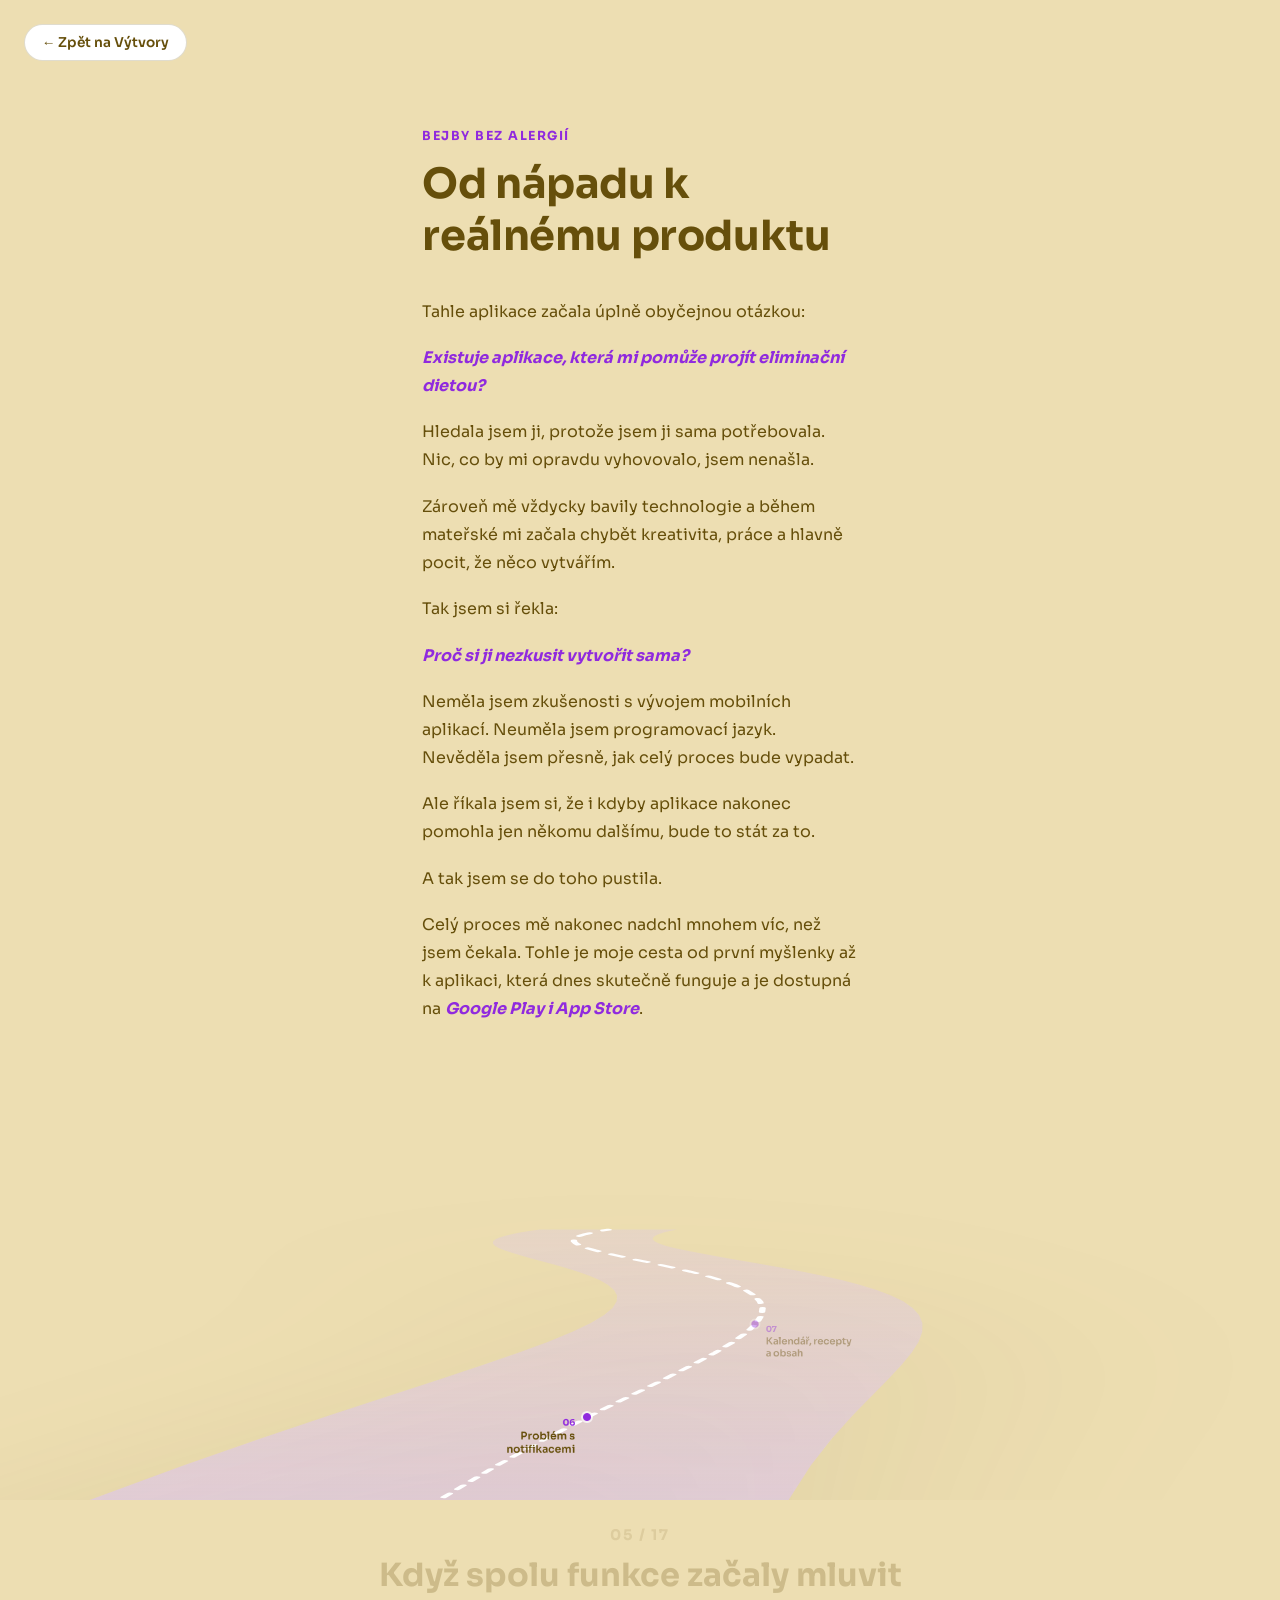
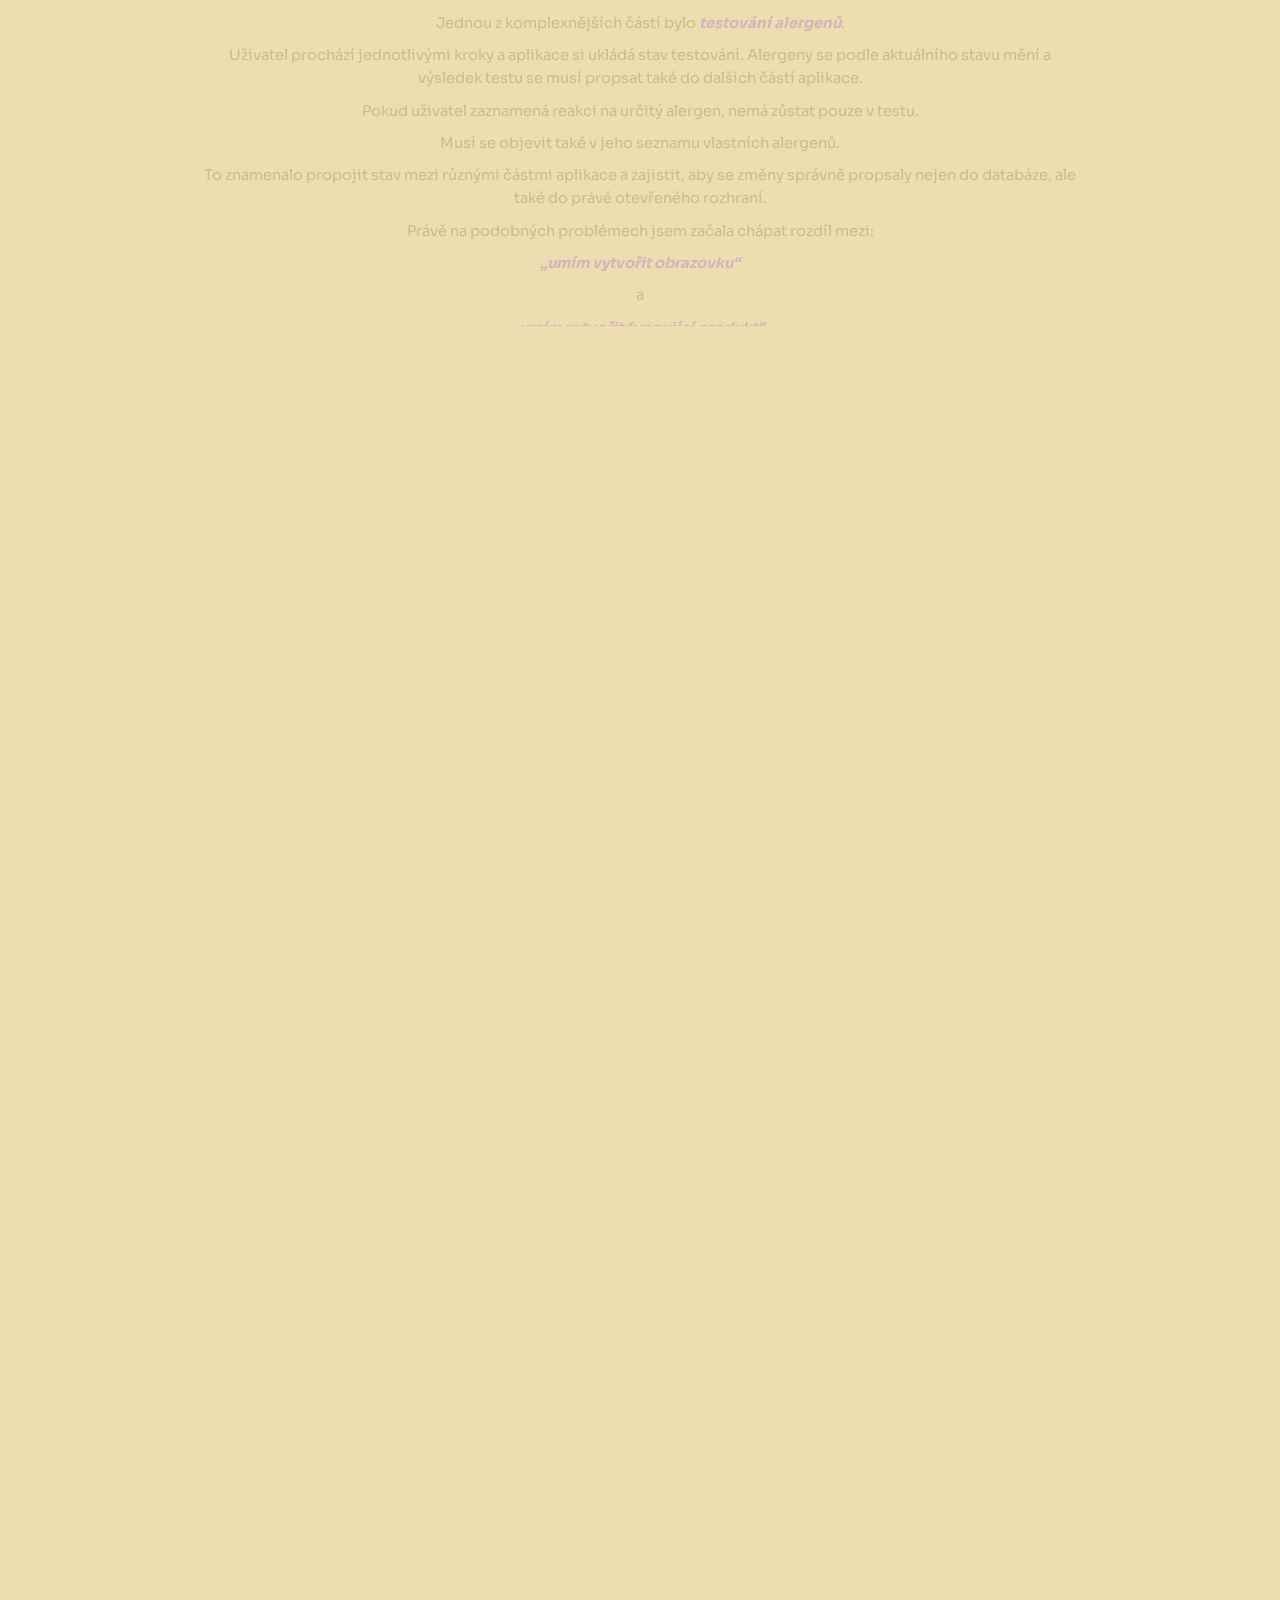
==== story.html @ e91e2057 "Add scroll-driven case study page for Bejby bez alergií Adds story.html: a dedicated page telling th" ====
<!DOCTYPE html>
<html lang="cs">
<head>
  <meta charset="UTF-8">
  <meta name="viewport" content="width=device-width, initial-scale=1.0">
  <title>Bejby bez alergií — moje cesta</title>
  <link rel="preconnect" href="https://fonts.googleapis.com">
  <link rel="preconnect" href="https://fonts.gstatic.com" crossorigin>
  <link href="https://fonts.googleapis.com/css2?family=Sora:wght@400;500;600;700;800&display=swap" rel="stylesheet">
  <link rel="stylesheet" href="css/style.css">
  <link rel="stylesheet" href="css/story.css">
</head>
<body class="story-page">

  <a href="index.html#work" class="story-back">← Zpět na Výtvory</a>

  <header class="story-hero">
    <p class="story-eyebrow">Bejby bez alergií</p>
    <h1>Od nápadu k reálnému produktu</h1>
    <div class="story-intro">
      <p>Tahle aplikace začala úplně obyčejnou otázkou:</p>
      <p><em>Existuje aplikace, která mi pomůže projít eliminační dietou?</em></p>
      <p>Hledala jsem ji, protože jsem ji sama potřebovala. Nic, co by mi opravdu vyhovovalo, jsem nenašla.</p>
      <p>Zároveň mě vždycky bavily technologie a během mateřské mi začala chybět kreativita, práce a hlavně pocit, že něco vytvářím.</p>
      <p>Tak jsem si řekla:</p>
      <p><em>Proč si ji nezkusit vytvořit sama?</em></p>
      <p>Neměla jsem zkušenosti s vývojem mobilních aplikací. Neuměla jsem programovací jazyk. Nevěděla jsem přesně, jak celý proces bude vypadat.</p>
      <p>Ale říkala jsem si, že i kdyby aplikace nakonec pomohla jen někomu dalšímu, bude to stát za to.</p>
      <p>A tak jsem se do toho pustila.</p>
      <p>Celý proces mě nakonec nadchl mnohem víc, než jsem čekala. Tohle je moje cesta od první myšlenky až k aplikaci, která dnes skutečně funguje a je dostupná na <em>Google Play i App Store</em>.</p>
    </div>
  </header>

  <section class="story-road-wrap" id="storyRoadWrap">
    <div class="road-visual">
      <svg class="story-road-svg" id="roadSvg" viewBox="0 0 100 100" preserveAspectRatio="none">
        <defs>
          <linearGradient id="roadFill" x1="0" y1="0" x2="0" y2="1">
            <stop offset="0%" stop-color="#DDC5F0" stop-opacity="0.3" />
            <stop offset="35%" stop-color="#DDC5F0" stop-opacity="0.85" />
            <stop offset="100%" stop-color="#CBA8E8" stop-opacity="1" />
          </linearGradient>
        </defs>
        <path id="roadRibbon" fill="url(#roadFill)" />
        <path id="roadCenterline" fill="none" />
      </svg>

      <div class="road-markers" id="roadMarkers"></div>
    </div>

    <div class="story-content-panel">
      <div class="story-text" id="storyText">
        <p class="story-progress" id="storyProgress">01 / 17</p>
        <h2 class="story-heading" id="storyHeading"></h2>
        <div class="story-body-viewport" id="storyBodyViewport">
          <div id="storyBody"></div>
        </div>
      </div>
    </div>
  </section>

  <section class="story-reflection">
    <div class="story-reflection-block">
      <h2>Co jsem se naučila</h2>
      <p>Největší změna se během projektu podle mě nestala v UI.</p>
      <p>Stala se v mém způsobu přemýšlení.</p>
      <p>Naučila jsem se, že někdy je nejlepší produktové rozhodnutí funkci odstranit.</p>
      <p>Naučila jsem se přemýšlet nad stavem aplikace, daty a jejich návaznostmi.</p>
      <p>A díky tomu, že jsem zároveň navrhovala i programovala, jsem získala možnost vidět produkt z obou stran.</p>
      <p>Návrh pro mě není pouze vizuální výstup.</p>
      <p>Je to způsob, jak definovat, <em>co má produkt dělat, proč to má dělat a jak jednotlivé části spolupracují</em>.</p>
    </div>

    <div class="story-reflection-block">
      <h2>Co bude dál?</h2>
      <p>Bejby bez alergií pro mě stále není hotový projekt.</p>
      <p>Aktuálně se soustředím především na získávání uživatelů, sběr feedbacku, analytiku a další iterace produktu.</p>
      <p>A také na marketing.</p>
      <p>Upřímně, marketing není část projektu, která mě baví nejvíc.</p>
      <p>Ale pokud chci zjistit, jestli má produkt skutečnou hodnotu pro větší množství lidí, musím se naučit pracovat i s touto částí produktu.</p>
      <p>Do budoucna vidím několik směrů.</p>
      <p><em>Větší individualizace</em> — čím více se problematice věnuji, tím více si všímám rozdílů v přístupech mezi jednotlivými zeměmi. Chci proto postupně vytvořit ještě individuálnější programy, které budou lépe reagovat nejen na data uživatele, ale také na jeho konkrétní situaci a prostředí.</p>
      <p><em>Chytřejší nakupování</em> — jedním z nápadů je propojit recepty přímo s nákupem, například s online obchody typu Rohlík a jejich zahraničními alternativami.</p>
      <p><em>Chytřejší produkt</em> — další rozvoj AI, práce s uživatelskými daty a personalizace mohou z aplikace postupně vytvořit ještě užitečnějšího průvodce celým procesem.</p>
      <p>Ale další funkce nechci přidávat jen proto, aby aplikace byla větší.</p>
      <p>Chci pokračovat v principu, ke kterému jsem se během projektu postupně dopracovala:</p>
      <p><em>méně mentální zátěže, lepší rozhodování a produkt, který reaguje na skutečnou situaci člověka.</em></p>
    </div>
  </section>

  <script src="js/story-data.js"></script>
  <script src="js/story.js"></script>
</body>
</html>
---- css/style.css ----
:root {
  --brown: #664F0B;
  --cream: #EDDEB2;
  --lilac: #DDC5F0;
  --purple: #902ADE;
  --purple-dark: #5E1B90;
}

* {
  box-sizing: border-box;
}

html, body {
  margin: 0;
  padding: 0;
}

body {
  font-family: 'Sora', sans-serif;
  color: var(--brown);
  background: var(--lilac);
}

section {
  background: var(--section-bg, var(--lilac));
}

/* ---------- Scroll progress ---------- */

.scroll-progress {
  position: fixed;
  top: 0;
  left: 0;
  width: 0%;
  height: 3px;
  background: var(--purple);
  z-index: 1000;
  pointer-events: none;
}

/* ---------- Hero ---------- */

.hero {
  position: relative;
  min-height: 100vh;
  display: flex;
  align-items: center;
  justify-content: center;
  padding: 6rem clamp(1.5rem, 6vw, 6rem);
}

.hero::after {
  content: '';
  position: absolute;
  left: 0;
  right: 0;
  top: var(--hero-line-y, 70%);
  height: 2px;
  background: var(--cream);
  pointer-events: none;
}

.hero-inner {
  position: relative;
  display: flex;
  align-items: stretch;
  justify-content: center;
  gap: clamp(2rem, 6vw, 6rem);
  width: 100%;
}

.hero-photo {
  position: relative;
  flex: 0 0 auto;
  width: clamp(154px, 19.6vw, 266px);
  aspect-ratio: 1125 / 1846;
}

.hero-photo::before {
  content: '';
  position: absolute;
  background: var(--cream);
  pointer-events: none;
  bottom: 0;
  right: 0;
  width: 2px;
  height: 150vh;
}

.hero-photo canvas {
  width: 100%;
  height: 100%;
  display: block;
  cursor: none;
  touch-action: none;
}

.scratch-hint {
  position: absolute;
  top: 50%;
  left: 50%;
  transform: translate(-50%, -50%);
  margin: 0;
  color: var(--purple-dark);
  font-size: 0.85rem;
  font-weight: 600;
  text-align: center;
  white-space: nowrap;
  pointer-events: none;
  animation: hint-pulse 1.8s ease-in-out infinite;
  transition: opacity 0.4s ease;
}

.scratch-hint.hidden {
  opacity: 0;
  animation: none;
}

@keyframes hint-pulse {
  0%, 100% { opacity: 0.55; }
  50% { opacity: 1; }
}

.hero-text {
  flex: 1 1 480px;
  max-width: 640px;
  display: flex;
  flex-direction: column;
  align-items: flex-start;
  justify-content: space-between;
}

.hero-name {
  font-size: clamp(2.25rem, 4vw, 3.25rem);
  font-weight: 700;
  margin: 0;
  line-height: 1.1;
}

.hero-line {
  font-size: clamp(1.1rem, 2vw, 1.4rem);
  font-weight: 400;
  margin: 0.75rem 0 0;
  min-height: 2.4em;
  opacity: 1;
  transition: opacity 0.4s ease;
}

.hero-line.fade {
  opacity: 0;
}

.hero-buttons {
  display: flex;
  gap: 1rem;
  margin-top: 2.5rem;
  margin-bottom: 1rem;
}

.btn {
  font-family: inherit;
  font-size: 1rem;
  font-weight: 600;
  text-decoration: none;
  padding: 0.85rem 1.75rem;
  border-radius: 999px;
  border: 2px solid var(--brown);
  color: var(--brown);
  transition: background 0.25s ease, color 0.25s ease, border-color 0.25s ease;
}

.btn-primary {
  background: var(--brown);
  color: var(--lilac);
}

.btn-primary:hover {
  background: var(--purple);
  border-color: var(--purple);
  color: #fff;
}

.btn-secondary {
  background: transparent;
}

.btn-secondary:hover {
  border-color: var(--purple);
  color: var(--purple);
}

/* ---------- Work ---------- */

.work {
  background: var(--lilac);
}

.work-band {
  background: var(--cream);
  padding: 3.5rem clamp(1.5rem, 6vw, 6rem);
  clip-path: inset(0 100% 0 0);
  transition: clip-path 1.6s cubic-bezier(0.65, 0, 0.35, 1);
}

.work.in-view .work-band {
  clip-path: inset(0 0 0 0);
}

.work-title {
  margin: 0;
  text-align: center;
  font-size: clamp(2rem, 4vw, 3rem);
  font-weight: 700;
  clip-path: inset(0 100% 0 0);
  transition: clip-path 1.6s cubic-bezier(0.65, 0, 0.35, 1) 0.5s;
}

.work.in-view .work-title {
  clip-path: inset(0 0 0 0);
}

.work-content {
  padding: 2rem 0 4rem;
}

/* ---------- Projects ---------- */

.project {
  display: flex;
  align-items: center;
  justify-content: center;
  gap: clamp(2.5rem, 6vw, 6rem);
  padding: 5rem clamp(1.5rem, 6vw, 6rem);
}

.project[data-side="right"] {
  flex-direction: row-reverse;
}

.project-media {
  flex: 0 0 auto;
  display: flex;
  justify-content: center;
  opacity: 0;
  transform: translateY(60px);
  transition: transform 0.9s cubic-bezier(0.2, 0.8, 0.2, 1), opacity 0.9s ease;
}

.project.media-in .project-media {
  opacity: 1;
  transform: translateY(0);
}

.project-text {
  flex: 1 1 480px;
  max-width: 560px;
  opacity: 0;
  transition: transform 0.9s cubic-bezier(0.2, 0.8, 0.2, 1), opacity 0.9s ease;
}

.project[data-side="left"] .project-text {
  transform: translateX(70px);
}

.project[data-side="right"] .project-text {
  transform: translateX(-70px);
}

.project.text-in .project-text {
  opacity: 1;
  transform: translateX(0);
}

.project-num {
  color: var(--purple);
}

.project-title {
  margin: 0 0 0.5rem;
  font-size: clamp(1.4rem, 2.4vw, 1.9rem);
  font-weight: 700;
}

.project-category {
  margin: 0 0 1.25rem;
  font-size: 0.9rem;
  font-weight: 600;
  letter-spacing: 0.02em;
  text-transform: uppercase;
  opacity: 0.75;
}

.project-tagline {
  margin: 0 0 0.75rem;
  font-size: 1.1rem;
  font-weight: 700;
}

.project-desc {
  margin: 0 0 1.5rem;
  line-height: 1.55;
}

.project-meta {
  margin: 0 0 0.5rem;
  font-size: 0.92rem;
  line-height: 1.5;
}

.project-stat {
  display: inline-block;
  margin: 1rem 0 0;
  padding: 0.4rem 0.9rem;
  border-radius: 999px;
  background: var(--brown);
  color: var(--lilac);
  font-size: 0.85rem;
  font-weight: 600;
}

.project-link {
  display: inline-block;
  margin-top: 1.5rem;
  color: var(--purple);
  font-weight: 700;
  text-decoration: none;
}

.project-link:hover {
  text-decoration: underline;
}

/* ---------- Device mockups ---------- */

.device {
  background: var(--brown);
}

.device-screen {
  height: 100%;
  width: 100%;
  display: flex;
  align-items: center;
  justify-content: center;
  background: var(--lilac);
  overflow: hidden;
}

.video-placeholder {
  margin: 0;
  padding: 0 1rem;
  text-align: center;
  font-size: 0.85rem;
  font-weight: 600;
  color: var(--purple);
}

.device-video {
  width: 100%;
  height: 100%;
  object-fit: cover;
  display: block;
}

.device-phone {
  width: clamp(160px, 20vw, 220px);
  aspect-ratio: 9 / 19.5;
  padding: 0.6rem;
  border-radius: 2rem;
}

.device-phone .device-screen {
  border-radius: 1.4rem;
}

.device-laptop {
  width: clamp(260px, 34vw, 460px);
  aspect-ratio: 16 / 10;
  padding: 0.6rem;
  border-radius: 0.6rem;
  position: relative;
}

.device-laptop .device-screen {
  border-radius: 0.25rem;
}

.device-laptop::after {
  content: '';
  position: absolute;
  left: 50%;
  bottom: -0.85rem;
  transform: translateX(-50%);
  width: 30%;
  height: 0.85rem;
  background: var(--brown);
  border-radius: 0 0 0.4rem 0.4rem;
}

/* ---------- About ---------- */

.about {
  background: var(--cream);
}

.about-inner {
  display: grid;
  grid-template-columns: minmax(0, 1fr) auto;
  grid-template-rows: auto auto;
  align-items: start;
  column-gap: clamp(2rem, 5vw, 5rem);
  padding: 6rem clamp(1.5rem, 6vw, 6rem);
}

.about-lead {
  grid-column: 1;
  grid-row: 1;
}

.about-rest {
  grid-column: 1;
  grid-row: 2;
}

.about-text {
  max-width: 640px;
}

.about-title {
  margin: 0 0 1.5rem;
  font-size: clamp(1.8rem, 3vw, 2.4rem);
  font-weight: 700;
}

.about-text p {
  margin: 0 0 1.25rem;
  line-height: 1.65;
}

.about-rest p:last-child {
  margin-bottom: 0;
}

.about-text em {
  font-style: italic;
  font-weight: 600;
  color: var(--purple);
}

.about-media {
  grid-column: 2;
  grid-row: 1 / 3;
  width: clamp(200px, 26vw, 320px);
  aspect-ratio: 979 / 1606;
  position: sticky;
  top: 6rem;
}

.about-draw-svg {
  width: 100%;
  height: 100%;
  color: var(--brown);
  overflow: visible;
}

.about-draw-svg path {
  fill: none;
}

.about-title.typing::after,
.about-text p.typing::after {
  content: '';
  display: inline-block;
  width: 0.09em;
  height: 1em;
  margin-left: 0.1em;
  background: var(--purple);
  vertical-align: -0.1em;
  animation: caret-blink 0.85s steps(1) infinite;
}

@keyframes caret-blink {
  0%, 49% { opacity: 1; }
  50%, 100% { opacity: 0; }
}

/* ---------- Footer ---------- */

.back-to-top-wrap {
  background: var(--lilac);
  padding: 3.5rem 0;
  display: flex;
  justify-content: center;
}

.back-to-top {
  width: 56px;
  height: 56px;
  border-radius: 50%;
  border: none;
  background: var(--purple);
  color: #fff;
  display: flex;
  align-items: center;
  justify-content: center;
  cursor: pointer;
  transition: background 0.25s ease, transform 0.25s ease;
}

.back-to-top:hover {
  background: var(--purple-dark);
  transform: translateY(-4px);
}

/* ---------- Responsive ---------- */

@media (max-width: 800px) {
  .hero-inner {
    flex-direction: column;
    align-items: flex-start;
    text-align: left;
  }

  .hero-photo {
    width: min(70vw, 320px);
    align-self: center;
  }

  .hero-text {
    flex: none;
    justify-content: flex-start;
  }

  .project,
  .project[data-side="right"] {
    flex-direction: column;
    text-align: left;
  }

  .project[data-side="left"] .project-text,
  .project[data-side="right"] .project-text {
    transform: translateY(40px);
  }

  .about-inner {
    display: flex;
    flex-direction: column;
  }

  .about-media {
    position: static;
    width: min(55vw, 260px);
    align-self: center;
    margin: 1.5rem auto;
    order: 2;
  }

  .about-lead {
    order: 1;
  }

  .about-rest {
    order: 3;
  }
}
---- css/story.css ----
.story-page {
  background: var(--cream);
}

.story-back {
  position: fixed;
  top: 1.5rem;
  left: 1.5rem;
  z-index: 20;
  font-family: 'Sora', sans-serif;
  font-size: 0.85rem;
  font-weight: 600;
  color: var(--brown);
  text-decoration: none;
  background: #fff;
  border: 1px solid rgba(102, 79, 11, 0.2);
  padding: 0.55rem 1.05rem;
  border-radius: 999px;
}

.story-back:hover {
  color: var(--purple);
  border-color: var(--purple);
}

.story-hero {
  padding: 8rem clamp(1.5rem, 8vw, 8rem) 5rem;
  max-width: 640px;
  margin: 0 auto;
}

.story-eyebrow {
  margin: 0 0 0.85rem;
  font-size: 0.78rem;
  font-weight: 700;
  letter-spacing: 0.12em;
  text-transform: uppercase;
  color: var(--purple);
}

.story-hero h1 {
  margin: 0 0 2.25rem;
  font-size: clamp(1.9rem, 3.6vw, 2.6rem);
  font-weight: 700;
  color: var(--brown);
  letter-spacing: -0.01em;
}

.story-intro p {
  margin: 0 0 1.15rem;
  line-height: 1.75;
  color: var(--brown);
}

.story-intro em,
.story-text em,
.story-reflection-block em {
  font-style: italic;
  font-weight: 700;
  color: var(--purple);
}

/* ---------- Road / scroll stage ---------- */

.story-road-wrap {
  position: relative;
  height: calc(24 * 100vh);
  background: var(--cream);
}

.road-visual {
  position: sticky;
  top: 0;
  height: 42vh;
  overflow: hidden;
  background: var(--cream);
}

.story-content-panel {
  position: sticky;
  top: 50vh;
  height: 50vh;
  display: flex;
  align-items: center;
  justify-content: center;
  overflow: hidden;
  background: var(--cream);
}

.story-road-svg {
  position: absolute;
  inset: 0;
  width: 100%;
  height: 100%;
}

#roadRibbon {
  filter: drop-shadow(0 0.6vh 1.4vh rgba(102, 79, 11, 0.16));
}

#roadCenterline {
  stroke: #ffffff;
  stroke-linecap: round;
}

.road-markers {
  position: absolute;
  inset: 0;
  pointer-events: none;
}

.road-marker {
  position: absolute;
  top: 0;
  left: 0;
  will-change: transform, opacity;
}

.road-marker .marker-dot {
  position: absolute;
  top: 0;
  left: 0;
  width: 0.7rem;
  height: 0.7rem;
  margin: -0.35rem 0 0 -0.35rem;
  border-radius: 50%;
  background: var(--purple);
  box-shadow: 0 0 0 3px rgba(255, 255, 255, 0.7);
}

.road-marker .marker-label {
  position: absolute;
  top: 0;
  width: 9rem;
  text-align: left;
}

.road-marker.side-right .marker-label {
  left: 1.1rem;
  text-align: left;
}

.road-marker.side-left .marker-label {
  right: 1.1rem;
  left: auto;
  text-align: right;
}

.road-marker .marker-num {
  display: block;
  font-size: 0.85rem;
  font-weight: 700;
  color: var(--purple);
  margin-bottom: 0.1rem;
}

.road-marker .marker-title {
  display: block;
  font-size: 1rem;
  font-weight: 600;
  color: var(--brown);
  line-height: 1.25;
}

.story-progress {
  flex: none;
  margin: 0 0 0.85rem;
  font-size: 0.72rem;
  font-weight: 700;
  letter-spacing: 0.12em;
  color: var(--brown);
  opacity: 0.5;
}

.story-heading {
  flex: none;
  margin: 0 0 1.1rem;
  font-size: clamp(1.5rem, 2.6vw, 2rem);
  font-weight: 700;
  color: var(--brown);
  line-height: 1.2;
}

.story-text {
  position: relative;
  z-index: 2;
  max-width: 920px;
  width: min(90vw, 920px);
  height: 100%;
  display: flex;
  flex-direction: column;
  overflow: hidden;
  text-align: center;
  padding: 1.5rem 1.5rem;
  transition: opacity 0.2s linear;
}

.story-body-viewport {
  position: relative;
  width: 100%;
  flex: 1 1 auto;
  min-height: 0;
  overflow: hidden;
}

#storyBody {
  will-change: transform;
}

.story-text p {
  margin: 0 0 0.6rem;
  line-height: 1.55;
  color: var(--brown);
  font-size: 0.92rem;
}

.story-text ul {
  margin: 0 0 0.6rem;
  padding-left: 1.25rem;
  text-align: left;
  display: inline-block;
}

.story-text li {
  margin-bottom: 0.25rem;
  line-height: 1.5;
  color: var(--brown);
  font-size: 0.92rem;
}

.story-text code {
  font-family: 'SFMono-Regular', Consolas, monospace;
  background: rgba(102, 79, 11, 0.1);
  padding: 0.1rem 0.4rem;
  border-radius: 0.3rem;
  font-size: 0.9em;
}

/* ---------- Reflection (outside the road) ---------- */

.story-reflection {
  background: var(--cream);
  padding: 6rem clamp(1.5rem, 8vw, 8rem) 7rem;
  max-width: 640px;
  margin: 0 auto;
  border-top: 1px solid rgba(102, 79, 11, 0.15);
}

.story-reflection-block {
  text-align: center;
  margin-bottom: 4rem;
}

.story-reflection-block:last-child {
  margin-bottom: 0;
}

.story-reflection-block h2 {
  margin: 0 0 1.75rem;
  font-size: clamp(1.5rem, 2.8vw, 2rem);
  font-weight: 700;
  color: var(--brown);
}

.story-reflection-block p {
  margin: 0 0 1.1rem;
  line-height: 1.75;
  color: var(--brown);
  text-align: left;
}


@media (max-width: 700px) {
  .story-back {
    top: 1rem;
    left: 1rem;
    font-size: 0.78rem;
    padding: 0.5rem 0.9rem;
  }

  .road-marker .marker-label {
    width: 7rem;
  }

  .road-marker .marker-title {
    font-size: 0.85rem;
  }

  .road-visual {
    height: 36vh;
  }

  .story-content-panel {
    top: 42vh;
    height: 58vh;
  }

  .story-heading {
    margin-bottom: 0.9rem;
  }

  .story-text {
    padding: 1.25rem 1.25rem;
  }

  .story-text p,
  .story-text li {
    font-size: 0.88rem;
    margin-bottom: 0.5rem;
  }
}
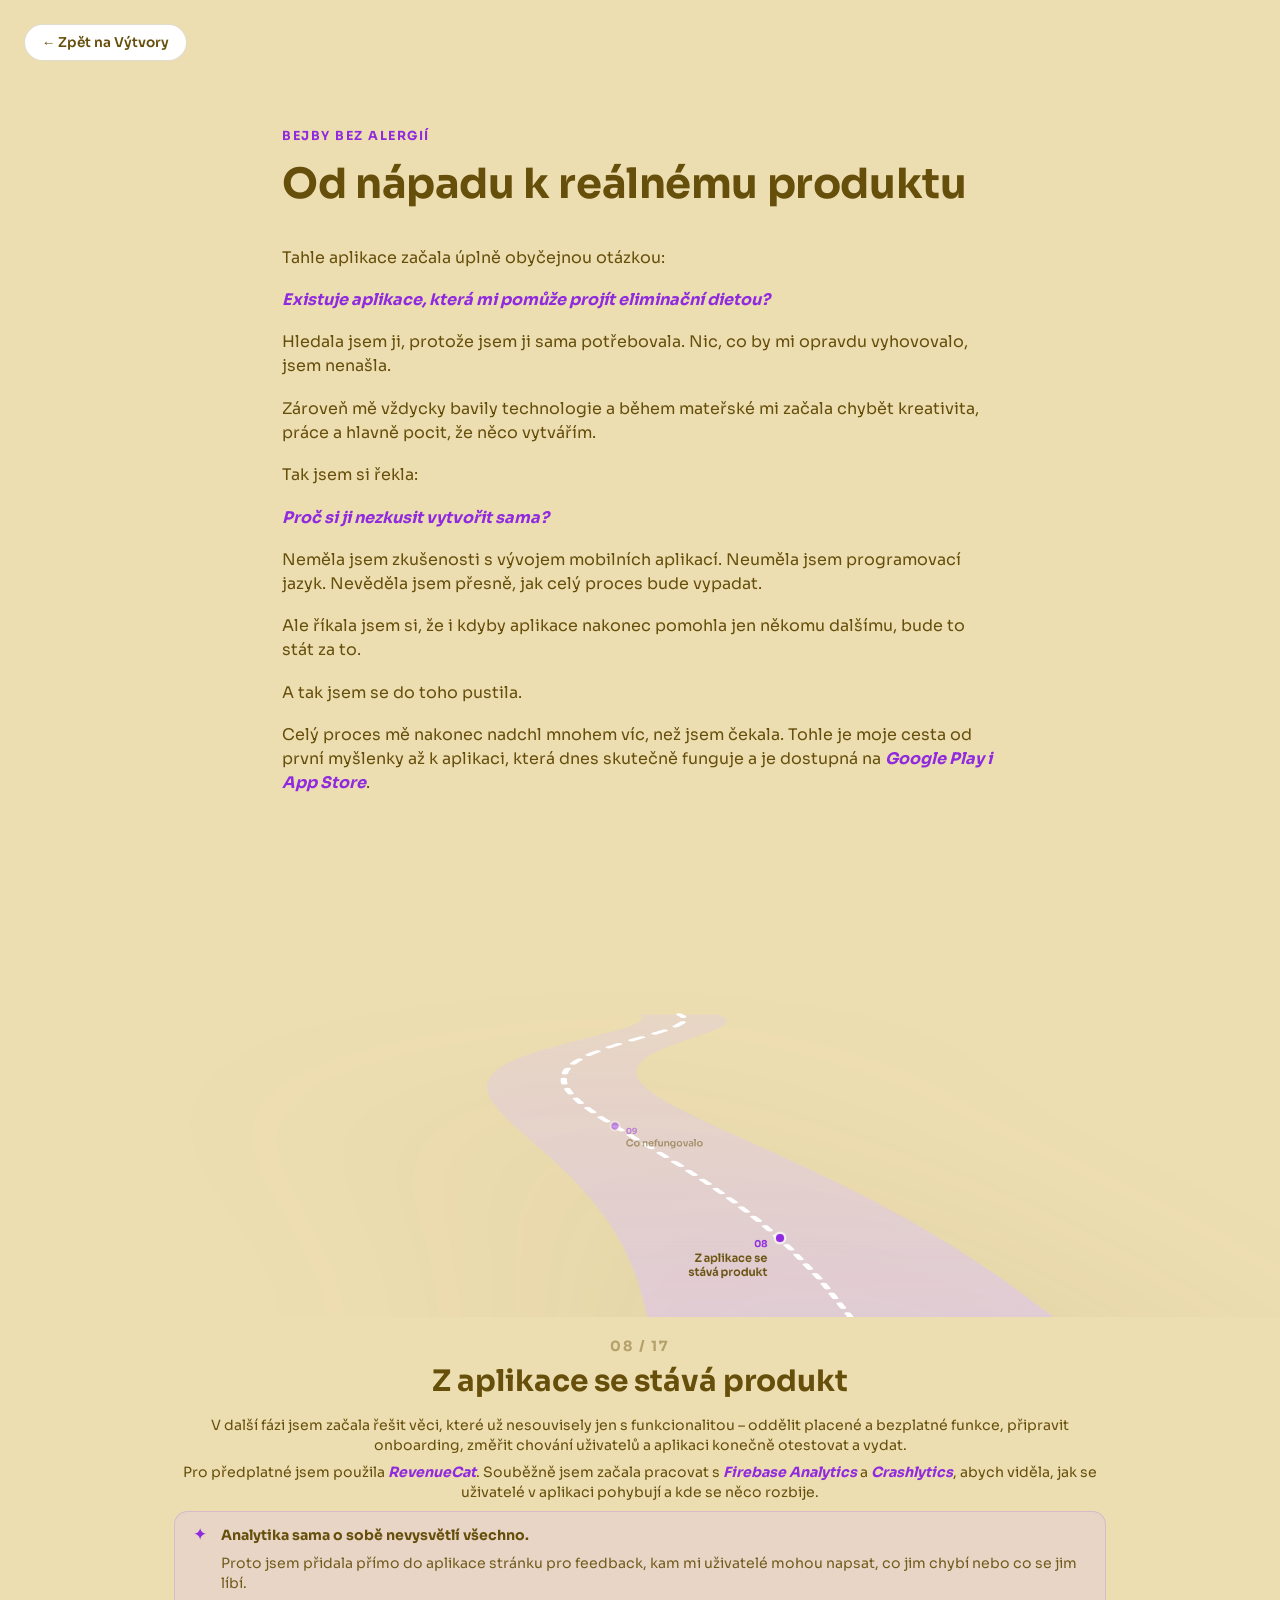
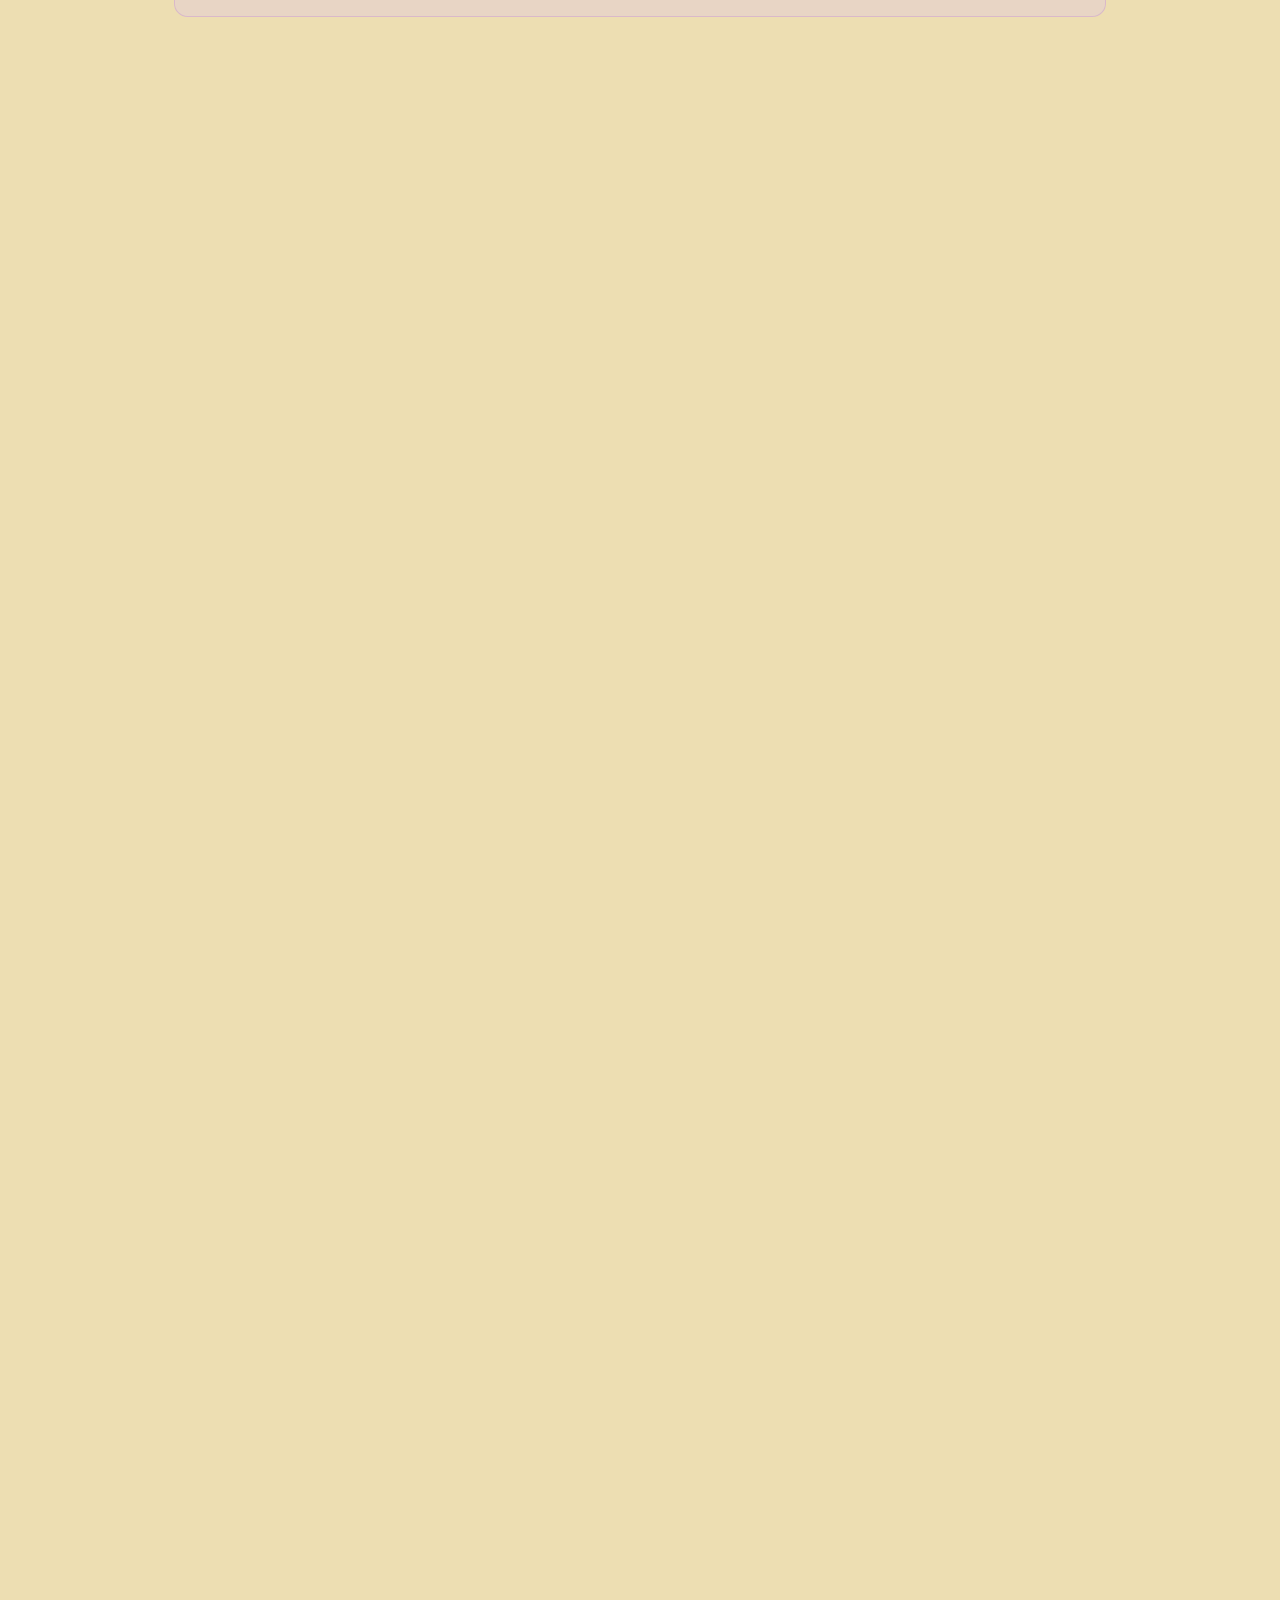
==== commit 29395d49: "Replace project videos with photo carousels and redesign story page Home page: swap the video placeh" ====
--- a/story.html
+++ b/story.html
@@ -46,6 +46,7 @@
       </svg>
 
       <div class="road-markers" id="roadMarkers"></div>
+      <div class="story-photos" id="storyPhotos"></div>
     </div>
 
     <div class="story-content-panel">
@@ -88,6 +89,11 @@
     </div>
   </section>
 
+  <div class="story-lightbox" id="storyLightbox">
+    <button class="story-lightbox-close" id="storyLightboxClose" aria-label="Zavřít">×</button>
+    <img id="storyLightboxImg" src="" alt="">
+  </div>
+
   <script src="js/story-data.js"></script>
   <script src="js/story.js"></script>
 </body>
--- a/css/style.css
+++ b/css/style.css
@@ -346,20 +346,24 @@
   overflow: hidden;
 }
 
-.video-placeholder {
-  margin: 0;
-  padding: 0 1rem;
-  text-align: center;
-  font-size: 0.85rem;
-  font-weight: 600;
-  color: var(--purple);
-}
-
-.device-video {
+.photo-fade {
+  position: relative;
+  width: 100%;
+  height: 100%;
+}
+
+.photo-fade-img {
+  position: absolute;
+  inset: 0;
   width: 100%;
   height: 100%;
   object-fit: cover;
-  display: block;
+  opacity: 0;
+  transition: opacity 1.1s ease;
+}
+
+.photo-fade-img.is-active {
+  opacity: 1;
 }
 
 .device-phone {
--- a/css/story.css
+++ b/css/story.css
@@ -25,7 +25,7 @@
 
 .story-hero {
   padding: 8rem clamp(1.5rem, 8vw, 8rem) 5rem;
-  max-width: 640px;
+  max-width: 920px;
   margin: 0 auto;
 }
 
@@ -48,7 +48,7 @@
 
 .story-intro p {
   margin: 0 0 1.15rem;
-  line-height: 1.75;
+  line-height: 1.5;
   color: var(--brown);
 }
 
@@ -71,7 +71,7 @@
 .road-visual {
   position: sticky;
   top: 0;
-  height: 42vh;
+  height: 47vh;
   overflow: hidden;
   background: var(--cream);
 }
@@ -85,6 +85,179 @@
   justify-content: center;
   overflow: hidden;
   background: var(--cream);
+}
+
+/* Per-stop reference photos, sitting in the road's own empty corners (near
+   the vanishing point, where the ribbon never reaches) so they never cover
+   the ribbon or the centered text column below. Only shown once the
+   viewport is wide enough to guarantee that space is actually empty. */
+.story-photos {
+  position: absolute;
+  inset: 0;
+  z-index: 3;
+  pointer-events: none;
+  display: none;
+  transition: opacity 0.2s linear;
+}
+
+.story-photo {
+  position: relative;
+  border-radius: 1.3rem;
+  border: 4px solid #fff;
+  box-shadow: 0 0.8rem 1.6rem rgba(102, 79, 11, 0.24);
+  overflow: hidden;
+  pointer-events: auto;
+  cursor: pointer;
+  background: none;
+  padding: 0;
+  flex: none;
+}
+
+.story-photo img {
+  display: block;
+  width: 100%;
+}
+
+.story-photo:not(.story-photo--wide) {
+  height: min(38vh, 230px);
+  width: calc(min(38vh, 230px) * 0.46);
+}
+
+.story-photo:not(.story-photo--wide) img {
+  height: 100%;
+  object-fit: cover;
+}
+
+.story-photo--wide {
+  width: clamp(160px, 15vw, 240px);
+  border-radius: 0.6rem;
+}
+
+.story-photo--wide img {
+  height: auto;
+}
+
+/* Standalone single photo — positioned directly in the road's corner. */
+.story-photos > .story-photo {
+  position: absolute;
+  top: 0.85rem;
+}
+
+.story-photos > .story-photo[data-side="left"] {
+  right: calc(50% + 6.5rem);
+}
+
+.story-photos > .story-photo[data-side="right"] {
+  left: calc(50% + 6.5rem);
+}
+
+/* Before/after pair — the two photos sit right next to each other with a
+   connecting arrow, so the comparison reads as one grouped unit. */
+.story-photo-pair {
+  position: absolute;
+  top: 0.85rem;
+  display: flex;
+  align-items: center;
+  gap: 0.5rem;
+}
+
+.story-photo-pair[data-side="left"] {
+  right: calc(50% + 6.5rem);
+}
+
+.story-photo-pair[data-side="right"] {
+  left: calc(50% + 6.5rem);
+}
+
+.story-photo-pair .story-photo--wide {
+  width: clamp(120px, 10vw, 165px);
+}
+
+.story-photo-pair-arrow {
+  flex: none;
+  color: var(--purple);
+  font-size: 1.4rem;
+  font-weight: 700;
+}
+
+.story-photo--tilt-left {
+  transform: rotate(-4deg);
+}
+
+.story-photo--tilt-right {
+  transform: rotate(4deg);
+}
+
+.story-photo:hover {
+  transform: rotate(0deg) scale(1.04);
+}
+
+.story-photo::before {
+  content: '✦';
+  position: absolute;
+  color: var(--purple);
+  font-size: 1.1rem;
+  pointer-events: none;
+}
+
+.story-photo--tilt-left::before {
+  top: -0.9rem;
+  right: -0.7rem;
+}
+
+.story-photo--tilt-right::before {
+  top: -0.9rem;
+  left: -0.7rem;
+}
+
+@media (min-width: 1040px) {
+  .story-photos {
+    display: block;
+  }
+}
+
+/* ---------- Photo lightbox ---------- */
+
+.story-lightbox {
+  position: fixed;
+  inset: 0;
+  z-index: 100;
+  display: none;
+  align-items: center;
+  justify-content: center;
+  padding: 3rem 1.5rem;
+  background: rgba(102, 79, 11, 0.72);
+  cursor: zoom-out;
+}
+
+.story-lightbox.is-open {
+  display: flex;
+}
+
+.story-lightbox img {
+  max-width: min(90vw, 640px);
+  max-height: 86vh;
+  width: auto;
+  height: auto;
+  border-radius: 0.6rem;
+  border: 6px solid #fff;
+  box-shadow: 0 2rem 4rem rgba(0, 0, 0, 0.35);
+  cursor: default;
+}
+
+.story-lightbox-close {
+  position: fixed;
+  top: 1.5rem;
+  right: 1.5rem;
+  width: 2.6rem;
+  height: 2.6rem;
+  border-radius: 50%;
+  border: none;
+  background: #fff;
+  color: var(--brown);
+  font-size: 1.3rem;
+  line-height: 1;
+  cursor: pointer;
 }
 
 .story-road-svg {
@@ -164,18 +337,18 @@
 
 .story-progress {
   flex: none;
-  margin: 0 0 0.85rem;
-  font-size: 0.72rem;
-  font-weight: 700;
-  letter-spacing: 0.12em;
-  color: var(--brown);
-  opacity: 0.5;
+  margin: 0 0 0.6rem;
+  font-size: 0.68rem;
+  font-weight: 700;
+  letter-spacing: 0.14em;
+  color: var(--brown);
+  opacity: 0.42;
 }
 
 .story-heading {
   flex: none;
-  margin: 0 0 1.1rem;
-  font-size: clamp(1.5rem, 2.6vw, 2rem);
+  margin: 0 0 1rem;
+  font-size: clamp(1.4rem, 2.4vw, 1.85rem);
   font-weight: 700;
   color: var(--brown);
   line-height: 1.2;
@@ -184,14 +357,14 @@
 .story-text {
   position: relative;
   z-index: 2;
-  max-width: 920px;
-  width: min(90vw, 920px);
+  max-width: 980px;
+  width: min(92vw, 980px);
   height: 100%;
   display: flex;
   flex-direction: column;
   overflow: hidden;
   text-align: center;
-  padding: 1.5rem 1.5rem;
+  padding: 1.25rem 1.5rem;
   transition: opacity 0.2s linear;
 }
 
@@ -208,24 +381,24 @@
 }
 
 .story-text p {
-  margin: 0 0 0.6rem;
-  line-height: 1.55;
-  color: var(--brown);
-  font-size: 0.92rem;
+  margin: 0 0 0.5rem;
+  line-height: 1.4;
+  color: var(--brown);
+  font-size: 0.88rem;
 }
 
 .story-text ul {
-  margin: 0 0 0.6rem;
+  margin: 0 0 0.5rem;
   padding-left: 1.25rem;
   text-align: left;
   display: inline-block;
 }
 
 .story-text li {
-  margin-bottom: 0.25rem;
-  line-height: 1.5;
-  color: var(--brown);
-  font-size: 0.92rem;
+  margin-bottom: 0.2rem;
+  line-height: 1.35;
+  color: var(--brown);
+  font-size: 0.88rem;
 }
 
 .story-text code {
@@ -236,12 +409,101 @@
   font-size: 0.9em;
 }
 
+/* ---------- Key-insight callout ---------- */
+
+.story-insight {
+  display: flex;
+  gap: 0.85rem;
+  align-items: flex-start;
+  background: rgba(221, 197, 240, 0.32);
+  border: 1px solid rgba(144, 42, 222, 0.16);
+  border-radius: 0.85rem;
+  padding: 0.9rem 1.15rem;
+  margin: 0.5rem 0 0.7rem;
+  text-align: left;
+}
+
+.story-insight-icon {
+  flex: none;
+  margin-top: 0.05rem;
+  font-size: 1.05rem;
+  line-height: 1;
+  color: var(--purple);
+}
+
+.story-insight-title {
+  margin: 0 0 0.25rem;
+  font-weight: 700;
+  color: var(--purple-dark);
+  font-size: 0.92rem;
+  line-height: 1.3;
+}
+
+.story-insight-body {
+  margin: 0;
+  color: var(--brown);
+  font-size: 0.82rem;
+  line-height: 1.4;
+  opacity: 0.9;
+}
+
+/* ---------- Feature highlight row ---------- */
+
+.story-features {
+  display: flex;
+  margin-top: 0.6rem;
+  padding-top: 0.7rem;
+  border-top: 1px solid rgba(102, 79, 11, 0.14);
+}
+
+.story-feature {
+  flex: 1 1 0;
+  display: flex;
+  gap: 0.55rem;
+  align-items: flex-start;
+  padding: 0 0.9rem;
+  text-align: left;
+  border-left: 1px solid rgba(102, 79, 11, 0.14);
+}
+
+.story-feature:first-child {
+  border-left: none;
+  padding-left: 0;
+}
+
+.story-feature-icon {
+  flex: none;
+  width: 1.9rem;
+  height: 1.9rem;
+  border-radius: 50%;
+  background: var(--lilac);
+  display: flex;
+  align-items: center;
+  justify-content: center;
+  font-size: 0.9rem;
+}
+
+.story-feature-title {
+  margin: 0 0 0.1rem;
+  font-weight: 700;
+  color: var(--brown);
+  font-size: 0.8rem;
+}
+
+.story-feature-body {
+  margin: 0;
+  color: var(--brown);
+  opacity: 0.78;
+  font-size: 0.74rem;
+  line-height: 1.35;
+}
+
 /* ---------- Reflection (outside the road) ---------- */
 
 .story-reflection {
   background: var(--cream);
   padding: 6rem clamp(1.5rem, 8vw, 8rem) 7rem;
-  max-width: 640px;
+  max-width: 920px;
   margin: 0 auto;
   border-top: 1px solid rgba(102, 79, 11, 0.15);
 }
@@ -264,7 +526,7 @@
 
 .story-reflection-block p {
   margin: 0 0 1.1rem;
-  line-height: 1.75;
+  line-height: 1.5;
   color: var(--brown);
   text-align: left;
 }
@@ -287,7 +549,7 @@
   }
 
   .road-visual {
-    height: 36vh;
+    height: 40vh;
   }
 
   .story-content-panel {
@@ -305,7 +567,35 @@
 
   .story-text p,
   .story-text li {
-    font-size: 0.88rem;
-    margin-bottom: 0.5rem;
-  }
-}
+    font-size: 0.84rem;
+    margin-bottom: 0.4rem;
+  }
+
+  .story-insight {
+    padding: 0.75rem 0.9rem;
+  }
+
+  .story-insight-title {
+    font-size: 0.85rem;
+  }
+
+  .story-insight-body {
+    font-size: 0.76rem;
+  }
+
+  .story-features {
+    flex-direction: column;
+    gap: 0.6rem;
+  }
+
+  .story-feature {
+    border-left: none;
+    border-top: 1px solid rgba(102, 79, 11, 0.14);
+    padding: 0.6rem 0 0;
+  }
+
+  .story-feature:first-child {
+    border-top: none;
+    padding-top: 0;
+  }
+}
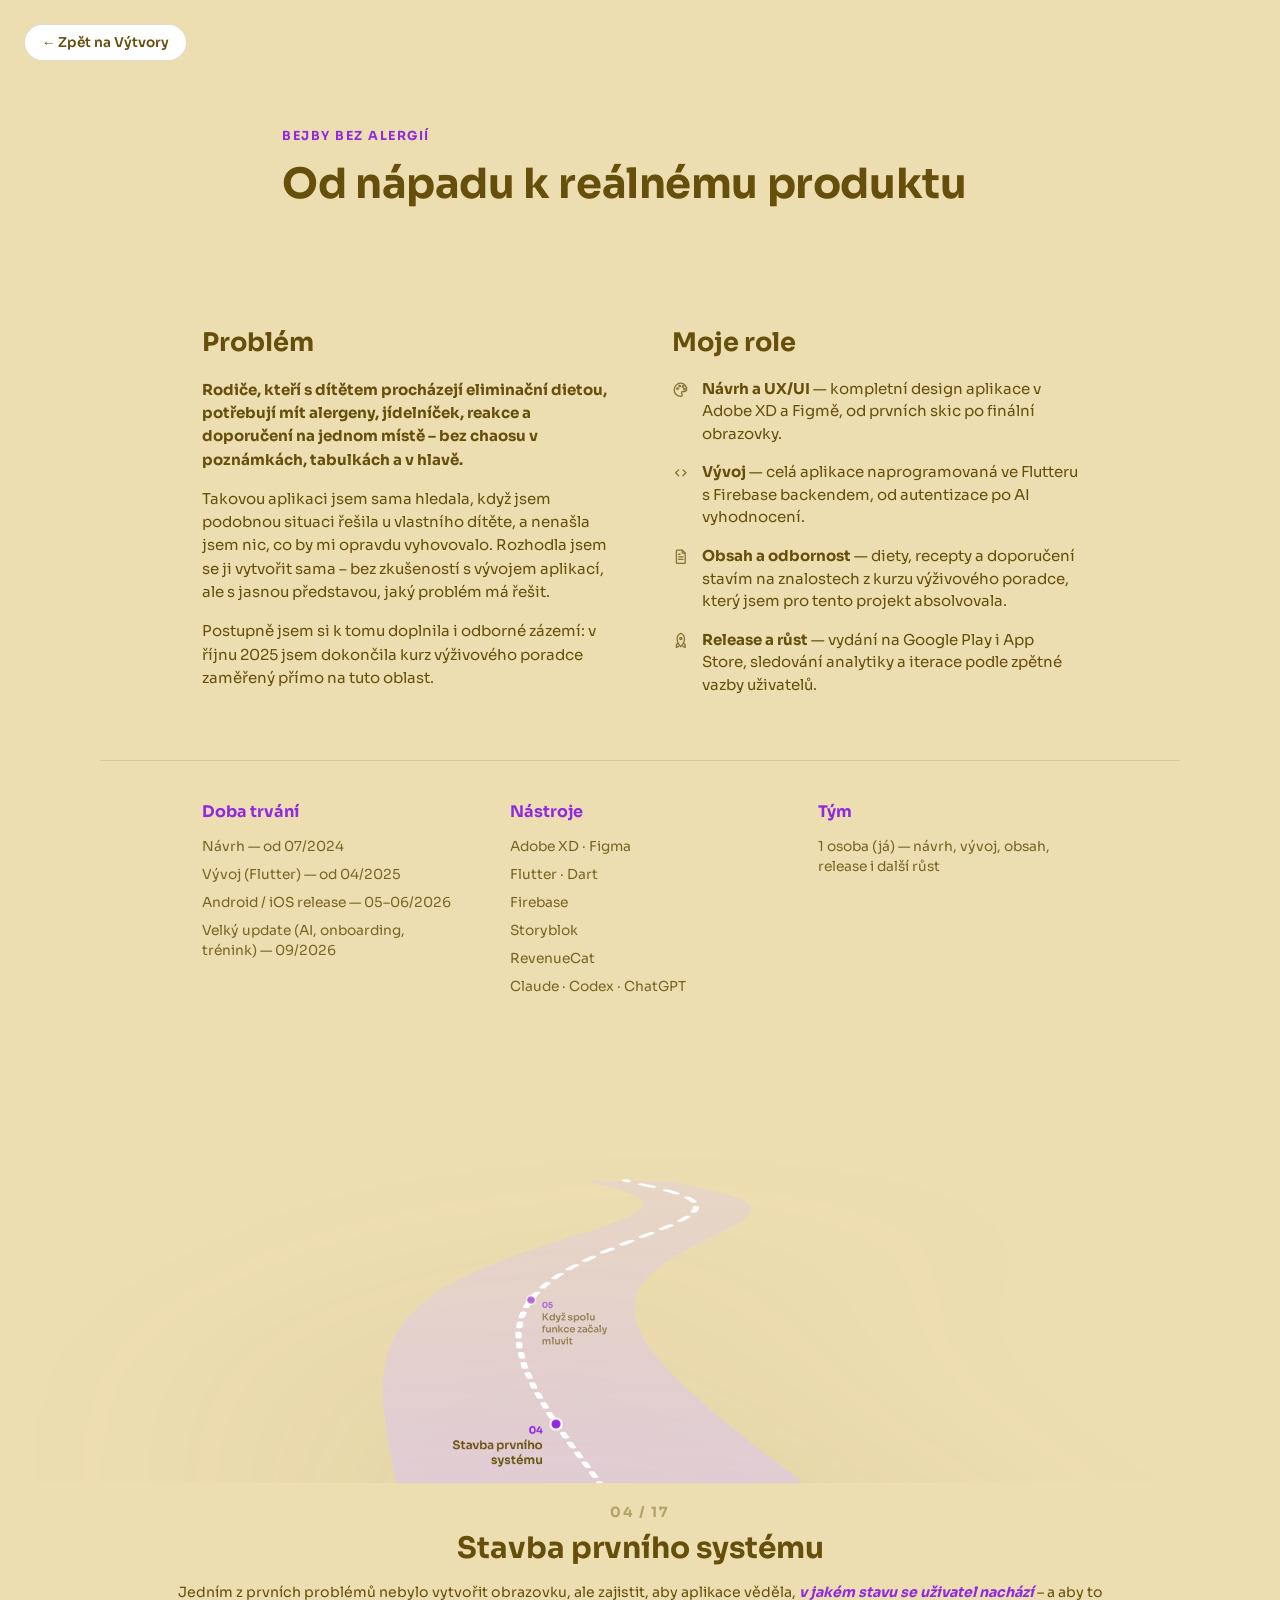
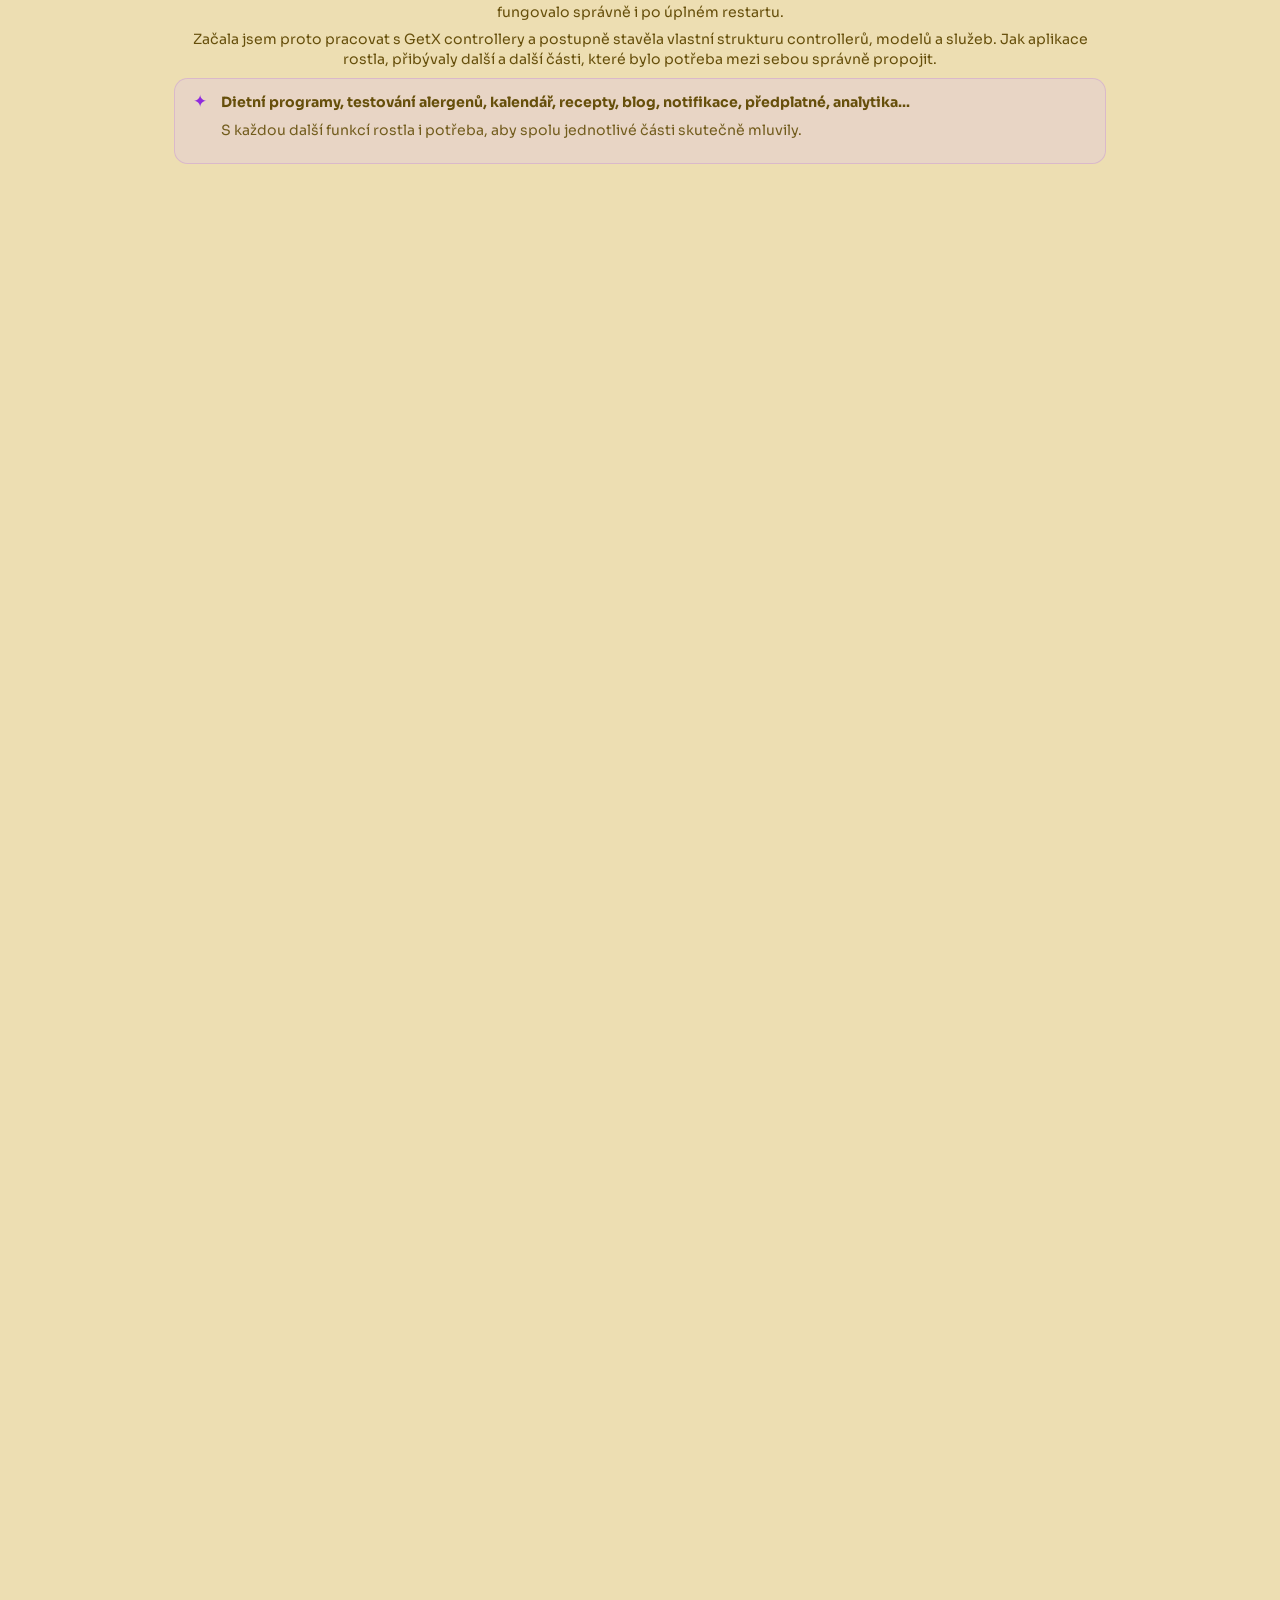
==== commit 7969dd7b: "Redesign project cards, add detail pages, and site-wide polish Home page: rebuilt the Výtvory projec" ====
--- a/story.html
+++ b/story.html
@@ -17,19 +17,54 @@
   <header class="story-hero">
     <p class="story-eyebrow">Bejby bez alergií</p>
     <h1>Od nápadu k reálnému produktu</h1>
-    <div class="story-intro">
-      <p>Tahle aplikace začala úplně obyčejnou otázkou:</p>
-      <p><em>Existuje aplikace, která mi pomůže projít eliminační dietou?</em></p>
-      <p>Hledala jsem ji, protože jsem ji sama potřebovala. Nic, co by mi opravdu vyhovovalo, jsem nenašla.</p>
-      <p>Zároveň mě vždycky bavily technologie a během mateřské mi začala chybět kreativita, práce a hlavně pocit, že něco vytvářím.</p>
-      <p>Tak jsem si řekla:</p>
-      <p><em>Proč si ji nezkusit vytvořit sama?</em></p>
-      <p>Neměla jsem zkušenosti s vývojem mobilních aplikací. Neuměla jsem programovací jazyk. Nevěděla jsem přesně, jak celý proces bude vypadat.</p>
-      <p>Ale říkala jsem si, že i kdyby aplikace nakonec pomohla jen někomu dalšímu, bude to stát za to.</p>
-      <p>A tak jsem se do toho pustila.</p>
-      <p>Celý proces mě nakonec nadchl mnohem víc, než jsem čekala. Tohle je moje cesta od první myšlenky až k aplikaci, která dnes skutečně funguje a je dostupná na <em>Google Play i App Store</em>.</p>
+  </header>
+
+  <section class="story-overview">
+    <div class="story-overview-col">
+      <h2>Problém</h2>
+      <p><strong>Rodiče, kteří s dítětem procházejí eliminační dietou, potřebují mít alergeny, jídelníček, reakce a doporučení na jednom místě – bez chaosu v poznámkách, tabulkách a v hlavě.</strong></p>
+      <p>Takovou aplikaci jsem sama hledala, když jsem podobnou situaci řešila u vlastního dítěte, a nenašla jsem nic, co by mi opravdu vyhovovalo. Rozhodla jsem se ji vytvořit sama – bez zkušeností s vývojem aplikací, ale s jasnou představou, jaký problém má řešit.</p>
+      <p>Postupně jsem si k tomu doplnila i odborné zázemí: v říjnu 2025 jsem dokončila kurz výživového poradce zaměřený přímo na tuto oblast.</p>
     </div>
-  </header>
+    <div class="story-overview-col">
+      <h2>Moje role</h2>
+      <ul class="story-role-list">
+        <li><span class="role-icon" aria-hidden="true"><svg viewBox="0 0 24 24" fill="none" stroke="currentColor" stroke-width="1.8" stroke-linecap="round" stroke-linejoin="round"><path d="M12 3a9 9 0 1 0 0 18c1.1 0 2-.9 2-2 0-.5-.2-1-.5-1.4-.3-.4-.5-.8-.5-1.3 0-1.1.9-2 2-2h1.6c1.9 0 3.4-1.5 3.4-3.4C20 6.6 16.4 3 12 3Z"/><circle cx="7.5" cy="10.5" r="1"/><circle cx="10.5" cy="7" r="1"/><circle cx="15" cy="7.5" r="1"/><circle cx="17" cy="11" r="1"/></svg></span><span><strong>Návrh a UX/UI</strong> — kompletní design aplikace v Adobe XD a Figmě, od prvních skic po finální obrazovky.</span></li>
+        <li><span class="role-icon" aria-hidden="true"><svg viewBox="0 0 24 24" fill="none" stroke="currentColor" stroke-width="1.8" stroke-linecap="round" stroke-linejoin="round"><path d="m9 8-4 4 4 4M15 8l4 4-4 4"/></svg></span><span><strong>Vývoj</strong> — celá aplikace naprogramovaná ve Flutteru s Firebase backendem, od autentizace po AI vyhodnocení.</span></li>
+        <li><span class="role-icon" aria-hidden="true"><svg viewBox="0 0 24 24" fill="none" stroke="currentColor" stroke-width="1.8" stroke-linecap="round" stroke-linejoin="round"><path d="M7 3h7l4 4v13a1 1 0 0 1-1 1H7a1 1 0 0 1-1-1V4a1 1 0 0 1 1-1Z"/><path d="M14 3v4h4M9 12h6M9 15.5h6M9 8.5h2"/></svg></span><span><strong>Obsah a odbornost</strong> — diety, recepty a doporučení stavím na znalostech z kurzu výživového poradce, který jsem pro tento projekt absolvovala.</span></li>
+        <li><span class="role-icon" aria-hidden="true"><svg viewBox="0 0 24 24" fill="none" stroke="currentColor" stroke-width="1.8" stroke-linecap="round" stroke-linejoin="round"><path d="M12 2c3 1 5 4 5 8 0 3-1.5 5.5-2.5 7l-2.5 3-2.5-3C8.5 15.5 7 13 7 10c0-4 2-7 5-8Z"/><circle cx="12" cy="9" r="1.5"/><path d="M8.5 15 6 17.5V21l3-1.5M15.5 15 18 17.5V21l-3-1.5"/></svg></span><span><strong>Release a růst</strong> — vydání na Google Play i App Store, sledování analytiky a iterace podle zpětné vazby uživatelů.</span></li>
+      </ul>
+    </div>
+  </section>
+
+  <section class="story-meta">
+    <div class="story-meta-col">
+      <h3>Doba trvání</h3>
+      <ul>
+        <li>Návrh — od 07/2024</li>
+        <li>Vývoj (Flutter) — od 04/2025</li>
+        <li>Android / iOS release — 05–06/2026</li>
+        <li>Velký update (AI, onboarding, trénink) — 09/2026</li>
+      </ul>
+    </div>
+    <div class="story-meta-col">
+      <h3>Nástroje</h3>
+      <ul>
+        <li>Adobe XD · Figma</li>
+        <li>Flutter · Dart</li>
+        <li>Firebase</li>
+        <li>Storyblok</li>
+        <li>RevenueCat</li>
+        <li>Claude · Codex · ChatGPT</li>
+      </ul>
+    </div>
+    <div class="story-meta-col">
+      <h3>Tým</h3>
+      <ul>
+        <li>1 osoba (já) — návrh, vývoj, obsah, release i další růst</li>
+      </ul>
+    </div>
+  </section>
 
   <section class="story-road-wrap" id="storyRoadWrap">
     <div class="road-visual">
@@ -62,30 +97,17 @@
 
   <section class="story-reflection">
     <div class="story-reflection-block">
-      <h2>Co jsem se naučila</h2>
-      <p>Největší změna se během projektu podle mě nestala v UI.</p>
-      <p>Stala se v mém způsobu přemýšlení.</p>
-      <p>Naučila jsem se, že někdy je nejlepší produktové rozhodnutí funkci odstranit.</p>
-      <p>Naučila jsem se přemýšlet nad stavem aplikace, daty a jejich návaznostmi.</p>
-      <p>A díky tomu, že jsem zároveň navrhovala i programovala, jsem získala možnost vidět produkt z obou stran.</p>
-      <p>Návrh pro mě není pouze vizuální výstup.</p>
-      <p>Je to způsob, jak definovat, <em>co má produkt dělat, proč to má dělat a jak jednotlivé části spolupracují</em>.</p>
-    </div>
-
-    <div class="story-reflection-block">
-      <h2>Co bude dál?</h2>
-      <p>Bejby bez alergií pro mě stále není hotový projekt.</p>
-      <p>Aktuálně se soustředím především na získávání uživatelů, sběr feedbacku, analytiku a další iterace produktu.</p>
-      <p>A také na marketing.</p>
-      <p>Upřímně, marketing není část projektu, která mě baví nejvíc.</p>
-      <p>Ale pokud chci zjistit, jestli má produkt skutečnou hodnotu pro větší množství lidí, musím se naučit pracovat i s touto částí produktu.</p>
-      <p>Do budoucna vidím několik směrů.</p>
-      <p><em>Větší individualizace</em> — čím více se problematice věnuji, tím více si všímám rozdílů v přístupech mezi jednotlivými zeměmi. Chci proto postupně vytvořit ještě individuálnější programy, které budou lépe reagovat nejen na data uživatele, ale také na jeho konkrétní situaci a prostředí.</p>
-      <p><em>Chytřejší nakupování</em> — jedním z nápadů je propojit recepty přímo s nákupem, například s online obchody typu Rohlík a jejich zahraničními alternativami.</p>
-      <p><em>Chytřejší produkt</em> — další rozvoj AI, práce s uživatelskými daty a personalizace mohou z aplikace postupně vytvořit ještě užitečnějšího průvodce celým procesem.</p>
-      <p>Ale další funkce nechci přidávat jen proto, aby aplikace byla větší.</p>
-      <p>Chci pokračovat v principu, ke kterému jsem se během projektu postupně dopracovala:</p>
-      <p><em>méně mentální zátěže, lepší rozhodování a produkt, který reaguje na skutečnou situaci člověka.</em></p>
+      <h2>Co dál</h2>
+      <p>Největší změna, kterou mi tenhle projekt přinesl, se neodehrála v UI, ale ve způsobu přemýšlení – naučila jsem se, že dobrý produkt je často to, co dokážete odstranit, ne přidat, a že návrh a vývoj nejdou od sebe oddělit.</p>
+      <p>Bejby bez alergií pro mě není hotový projekt. Dál sbírám zpětnou vazbu, pracuji na marketingu a chci programy ještě víc přizpůsobit konkrétní situaci každého uživatele – aby technologie skutečně snížila zátěž, ne ji přidala.</p>
+      <div class="store-badges">
+        <a href="https://apps.apple.com/cz/app/bejby-bez-alergi%C3%AD/id6776690582?l=cs" target="_blank" rel="noopener" class="store-badge store-badge-apple">
+          <img src="assets/img/badges/appstore.png" alt="Stáhnout v App Store">
+        </a>
+        <a href="https://play.google.com/store/apps/details?id=cz.babyapp.app&hl=cs" target="_blank" rel="noopener" class="store-badge store-badge-google">
+          <img src="assets/img/badges/googleplay.svg" alt="Stáhnout na Google Play">
+        </a>
+      </div>
     </div>
   </section>
 
--- a/css/style.css
+++ b/css/style.css
@@ -3,7 +3,6 @@
   --cream: #EDDEB2;
   --lilac: #DDC5F0;
   --purple: #902ADE;
-  --purple-dark: #5E1B90;
 }
 
 * {
@@ -101,7 +100,7 @@
   left: 50%;
   transform: translate(-50%, -50%);
   margin: 0;
-  color: var(--purple-dark);
+  color: var(--purple);
   font-size: 0.85rem;
   font-weight: 600;
   text-align: center;
@@ -170,14 +169,13 @@
 }
 
 .btn-primary {
-  background: var(--brown);
-  color: var(--lilac);
-}
-
-.btn-primary:hover {
   background: var(--purple);
   border-color: var(--purple);
   color: #fff;
+}
+
+.btn-primary:hover {
+  filter: brightness(0.88);
 }
 
 .btn-secondary {
@@ -240,15 +238,25 @@
 .project-media {
   flex: 0 0 auto;
   display: flex;
+  align-items: center;
   justify-content: center;
   opacity: 0;
-  transform: translateY(60px);
-  transition: transform 0.9s cubic-bezier(0.2, 0.8, 0.2, 1), opacity 0.9s ease;
+  transform: translateY(60px) scale(1);
+  padding: clamp(2rem, 4vw, 3.5rem);
+  border-radius: 1.75rem;
+  background: var(--lilac);
+  box-shadow: 0 0 0 rgba(94, 27, 144, 0);
+  transition: transform 0.4s cubic-bezier(0.2, 0.8, 0.2, 1), opacity 0.9s ease, box-shadow 0.4s ease;
 }
 
 .project.media-in .project-media {
   opacity: 1;
-  transform: translateY(0);
+  transform: translateY(0) scale(1);
+}
+
+.project.media-in .project-media:hover {
+  transform: translateY(0) scale(1.05);
+  box-shadow: 0 2.5rem 4.5rem rgba(94, 27, 144, 0.4);
 }
 
 .project-text {
@@ -271,29 +279,21 @@
   transform: translateX(0);
 }
 
-.project-num {
-  color: var(--purple);
-}
-
 .project-title {
   margin: 0 0 0.5rem;
   font-size: clamp(1.4rem, 2.4vw, 1.9rem);
   font-weight: 700;
-}
-
-.project-category {
-  margin: 0 0 1.25rem;
-  font-size: 0.9rem;
-  font-weight: 600;
-  letter-spacing: 0.02em;
+  color: var(--purple);
+}
+
+.project-tagline {
+  margin: 0 0 0.9rem;
+  font-size: 0.82rem;
+  font-weight: 700;
+  letter-spacing: 0.08em;
   text-transform: uppercase;
-  opacity: 0.75;
-}
-
-.project-tagline {
-  margin: 0 0 0.75rem;
-  font-size: 1.1rem;
-  font-weight: 700;
+  color: var(--brown);
+  opacity: 0.65;
 }
 
 .project-desc {
@@ -301,33 +301,136 @@
   line-height: 1.55;
 }
 
-.project-meta {
-  margin: 0 0 0.5rem;
-  font-size: 0.92rem;
-  line-height: 1.5;
-}
-
-.project-stat {
+.project-link {
   display: inline-block;
-  margin: 1rem 0 0;
-  padding: 0.4rem 0.9rem;
+  margin-top: 1rem;
+  color: var(--brown);
+  font-weight: 700;
+  text-decoration: none;
+}
+
+.project-link:hover {
+  text-decoration: underline;
+}
+
+.project-primary-link {
+  margin: 0 0 1.25rem;
+}
+
+.store-badges {
+  display: flex;
+  align-items: center;
+  gap: 0.7rem;
+  margin: 0 0 1.25rem;
+}
+
+/* ---------- Chips: role & tools ---------- */
+
+.chip-row {
+  display: flex;
+  flex-wrap: wrap;
+  gap: 0.6rem;
+  margin: 0 0 1.25rem;
+}
+
+.chip {
+  display: inline-flex;
+  align-items: center;
+  gap: 0.4rem;
+  padding: 0.45rem 0.9rem;
   border-radius: 999px;
-  background: var(--brown);
-  color: var(--lilac);
   font-size: 0.85rem;
   font-weight: 600;
-}
-
-.project-link {
-  display: inline-block;
-  margin-top: 1.5rem;
+  color: var(--brown);
+  white-space: nowrap;
+}
+
+.chip-role {
+  background: rgba(255, 255, 255, 0.55);
+}
+
+.chip-tool {
+  background: var(--cream);
+}
+
+.chip-icon {
+  display: inline-flex;
+  flex: none;
+  color: var(--brown);
+  opacity: 0.75;
+}
+
+.chip-icon svg {
+  display: block;
+  width: 1rem;
+  height: 1rem;
+}
+
+.chip-label {
+  margin: 0 0 0.6rem;
+  font-size: 0.85rem;
+  font-weight: 700;
   color: var(--purple);
-  font-weight: 700;
-  text-decoration: none;
-}
-
-.project-link:hover {
-  text-decoration: underline;
+}
+
+.project-divider {
+  height: 1px;
+  background: rgba(102, 79, 11, 0.15);
+  margin: 0.5rem 0 1.25rem;
+}
+
+/* ---------- Footer row: stat, CTA, tags ---------- */
+
+.project-footer {
+  display: flex;
+  flex-wrap: wrap;
+  align-items: center;
+  gap: 1.1rem 1.5rem;
+  margin-top: 0.5rem;
+}
+
+.project-stat {
+  display: flex;
+  flex-direction: column;
+  line-height: 1.15;
+}
+
+.project-stat-number {
+  font-size: 1.5rem;
+  font-weight: 800;
+  color: var(--purple);
+}
+
+.project-stat-label {
+  font-size: 0.78rem;
+  color: var(--brown);
+  opacity: 0.7;
+}
+
+.project-tags {
+  margin: 0 0 0 auto;
+  font-size: 0.72rem;
+  font-weight: 700;
+  letter-spacing: 0.06em;
+  text-transform: uppercase;
+  color: var(--brown);
+  opacity: 0.5;
+}
+
+.store-badge {
+  display: inline-flex;
+  transition: transform 0.2s ease, opacity 0.2s ease;
+}
+
+.store-badge:hover {
+  transform: translateY(-2px);
+  opacity: 0.85;
+}
+
+.store-badge img {
+  display: block;
+  height: 2.5rem;
+  width: auto;
 }
 
 /* ---------- Device mockups ---------- */
@@ -369,24 +472,24 @@
 .device-phone {
   width: clamp(160px, 20vw, 220px);
   aspect-ratio: 9 / 19.5;
-  padding: 0.6rem;
-  border-radius: 2rem;
+  padding: 0.28rem;
+  border-radius: 1.6rem;
 }
 
 .device-phone .device-screen {
-  border-radius: 1.4rem;
+  border-radius: 1.3rem;
 }
 
 .device-laptop {
   width: clamp(260px, 34vw, 460px);
   aspect-ratio: 16 / 10;
-  padding: 0.6rem;
-  border-radius: 0.6rem;
+  padding: 0.3rem;
+  border-radius: 0.5rem;
   position: relative;
 }
 
 .device-laptop .device-screen {
-  border-radius: 0.25rem;
+  border-radius: 0.2rem;
 }
 
 .device-laptop::after {
@@ -512,7 +615,7 @@
 }
 
 .back-to-top:hover {
-  background: var(--purple-dark);
+  filter: brightness(0.88);
   transform: translateY(-4px);
 }
 
--- a/css/story.css
+++ b/css/story.css
@@ -46,18 +46,113 @@
   letter-spacing: -0.01em;
 }
 
-.story-intro p {
-  margin: 0 0 1.15rem;
-  line-height: 1.5;
-  color: var(--brown);
-}
-
-.story-intro em,
 .story-text em,
 .story-reflection-block em {
   font-style: italic;
   font-weight: 700;
   color: var(--purple);
+}
+
+/* ---------- Overview: Problem / My role ---------- */
+
+.story-overview {
+  background: var(--cream);
+  max-width: 1080px;
+  margin: 0 auto;
+  padding: 0 clamp(1.5rem, 8vw, 8rem) 4rem;
+  display: grid;
+  grid-template-columns: 1fr 1fr;
+  gap: clamp(2rem, 5vw, 4rem);
+}
+
+.story-overview-col h2 {
+  margin: 0 0 1.25rem;
+  font-size: clamp(1.3rem, 2.2vw, 1.6rem);
+  font-weight: 700;
+  color: var(--brown);
+}
+
+.story-overview-col p {
+  margin: 0 0 1rem;
+  line-height: 1.55;
+  font-size: 0.94rem;
+  color: var(--brown);
+}
+
+.story-overview-col p:last-child {
+  margin-bottom: 0;
+}
+
+.story-overview-col strong {
+  color: var(--brown);
+}
+
+.story-role-list {
+  list-style: none;
+  margin: 0;
+  padding: 0;
+  display: flex;
+  flex-direction: column;
+  gap: 1rem;
+}
+
+.story-role-list li {
+  display: flex;
+  gap: 0.75rem;
+  align-items: flex-start;
+  line-height: 1.5;
+  font-size: 0.94rem;
+  color: var(--brown);
+}
+
+.story-role-list .role-icon {
+  display: inline-flex;
+  flex: none;
+  color: var(--brown);
+  opacity: 0.75;
+  margin-top: 0.2rem;
+}
+
+.story-role-list .role-icon svg {
+  display: block;
+  width: 1.1rem;
+  height: 1.1rem;
+}
+
+/* ---------- Meta: Duration / Tools / Team ---------- */
+
+.story-meta {
+  background: var(--cream);
+  max-width: 1080px;
+  margin: 0 auto;
+  padding: 2.5rem clamp(1.5rem, 8vw, 8rem) 4rem;
+  display: grid;
+  grid-template-columns: repeat(3, 1fr);
+  gap: clamp(1.5rem, 4vw, 3rem);
+  border-top: 1px solid rgba(102, 79, 11, 0.15);
+}
+
+.story-meta-col h3 {
+  margin: 0 0 0.9rem;
+  font-size: 1rem;
+  font-weight: 700;
+  color: var(--purple);
+}
+
+.story-meta-col ul {
+  margin: 0;
+  padding: 0;
+  list-style: none;
+  display: flex;
+  flex-direction: column;
+  gap: 0.5rem;
+}
+
+.story-meta-col li {
+  font-size: 0.86rem;
+  line-height: 1.45;
+  color: var(--brown);
+  opacity: 0.85;
 }
 
 /* ---------- Road / scroll stage ---------- */
@@ -89,14 +184,13 @@
 
 /* Per-stop reference photos, sitting in the road's own empty corners (near
    the vanishing point, where the ribbon never reaches) so they never cover
-   the ribbon or the centered text column below. Only shown once the
-   viewport is wide enough to guarantee that space is actually empty. */
+   the ribbon or the centered text column below. Sized with clamp()/vw so
+   they shrink smoothly with the viewport instead of disappearing. */
 .story-photos {
   position: absolute;
   inset: 0;
   z-index: 3;
   pointer-events: none;
-  display: none;
   transition: opacity 0.2s linear;
 }
 
@@ -119,8 +213,8 @@
 }
 
 .story-photo:not(.story-photo--wide) {
-  height: min(38vh, 230px);
-  width: calc(min(38vh, 230px) * 0.46);
+  height: min(36vh, clamp(58px, 20vw, 230px));
+  width: calc(min(36vh, clamp(58px, 20vw, 230px)) * 0.46);
 }
 
 .story-photo:not(.story-photo--wide) img {
@@ -129,7 +223,7 @@
 }
 
 .story-photo--wide {
-  width: clamp(160px, 15vw, 240px);
+  width: clamp(80px, 15vw, 240px);
   border-radius: 0.6rem;
 }
 
@@ -140,37 +234,37 @@
 /* Standalone single photo — positioned directly in the road's corner. */
 .story-photos > .story-photo {
   position: absolute;
-  top: 0.85rem;
+  top: 0.7rem;
 }
 
 .story-photos > .story-photo[data-side="left"] {
-  right: calc(50% + 6.5rem);
+  right: calc(50% + clamp(0.5rem, 7vw, 6.5rem));
 }
 
 .story-photos > .story-photo[data-side="right"] {
-  left: calc(50% + 6.5rem);
+  left: calc(50% + clamp(0.5rem, 7vw, 6.5rem));
 }
 
 /* Before/after pair — the two photos sit right next to each other with a
    connecting arrow, so the comparison reads as one grouped unit. */
 .story-photo-pair {
   position: absolute;
-  top: 0.85rem;
+  top: 0.7rem;
   display: flex;
   align-items: center;
-  gap: 0.5rem;
+  gap: 0.35rem;
 }
 
 .story-photo-pair[data-side="left"] {
-  right: calc(50% + 6.5rem);
+  right: calc(50% + clamp(0.5rem, 7vw, 6.5rem));
 }
 
 .story-photo-pair[data-side="right"] {
-  left: calc(50% + 6.5rem);
+  left: calc(50% + clamp(0.5rem, 7vw, 6.5rem));
 }
 
 .story-photo-pair .story-photo--wide {
-  width: clamp(120px, 10vw, 165px);
+  width: clamp(60px, 10vw, 165px);
 }
 
 .story-photo-pair-arrow {
@@ -208,12 +302,6 @@
 .story-photo--tilt-right::before {
   top: -0.9rem;
   left: -0.7rem;
-}
-
-@media (min-width: 1040px) {
-  .story-photos {
-    display: block;
-  }
 }
 
 /* ---------- Photo lightbox ---------- */
@@ -434,7 +522,7 @@
 .story-insight-title {
   margin: 0 0 0.25rem;
   font-weight: 700;
-  color: var(--purple-dark);
+  color: var(--purple);
   font-size: 0.92rem;
   line-height: 1.3;
 }
@@ -480,7 +568,13 @@
   display: flex;
   align-items: center;
   justify-content: center;
-  font-size: 0.9rem;
+  color: var(--brown);
+}
+
+.story-feature-icon svg {
+  display: block;
+  width: 1rem;
+  height: 1rem;
 }
 
 .story-feature-title {
@@ -531,6 +625,17 @@
   text-align: left;
 }
 
+.story-reflection-block .btn {
+  display: inline-block;
+  margin-top: 1.5rem;
+}
+
+.story-reflection-block .store-badges {
+  justify-content: center;
+  margin-top: 1.5rem;
+  margin-bottom: 0;
+}
+
 
 @media (max-width: 700px) {
   .story-back {
@@ -540,6 +645,19 @@
     padding: 0.5rem 0.9rem;
   }
 
+  .story-overview {
+    grid-template-columns: 1fr;
+    gap: 2.5rem;
+    padding-bottom: 2.5rem;
+  }
+
+  .story-meta {
+    grid-template-columns: 1fr;
+    gap: 1.75rem;
+    padding-top: 2rem;
+    padding-bottom: 2.5rem;
+  }
+
   .road-marker .marker-label {
     width: 7rem;
   }
@@ -555,6 +673,19 @@
   .story-content-panel {
     top: 42vh;
     height: 58vh;
+  }
+
+  .story-photo-pair {
+    gap: 0.3rem;
+  }
+
+  .story-photo-pair-arrow {
+    font-size: 1.1rem;
+  }
+
+  .story-photos > .story-photo,
+  .story-photo-pair {
+    top: 3.75rem;
   }
 
   .story-heading {
@@ -599,3 +730,14 @@
     padding-top: 0;
   }
 }
+
+/* ---------- Simple project detail pages (no road) ---------- */
+
+.detail-media {
+  background: var(--cream);
+  max-width: 1080px;
+  margin: 0 auto;
+  padding: 1rem clamp(1.5rem, 8vw, 8rem) 2rem;
+  display: flex;
+  justify-content: center;
+}
